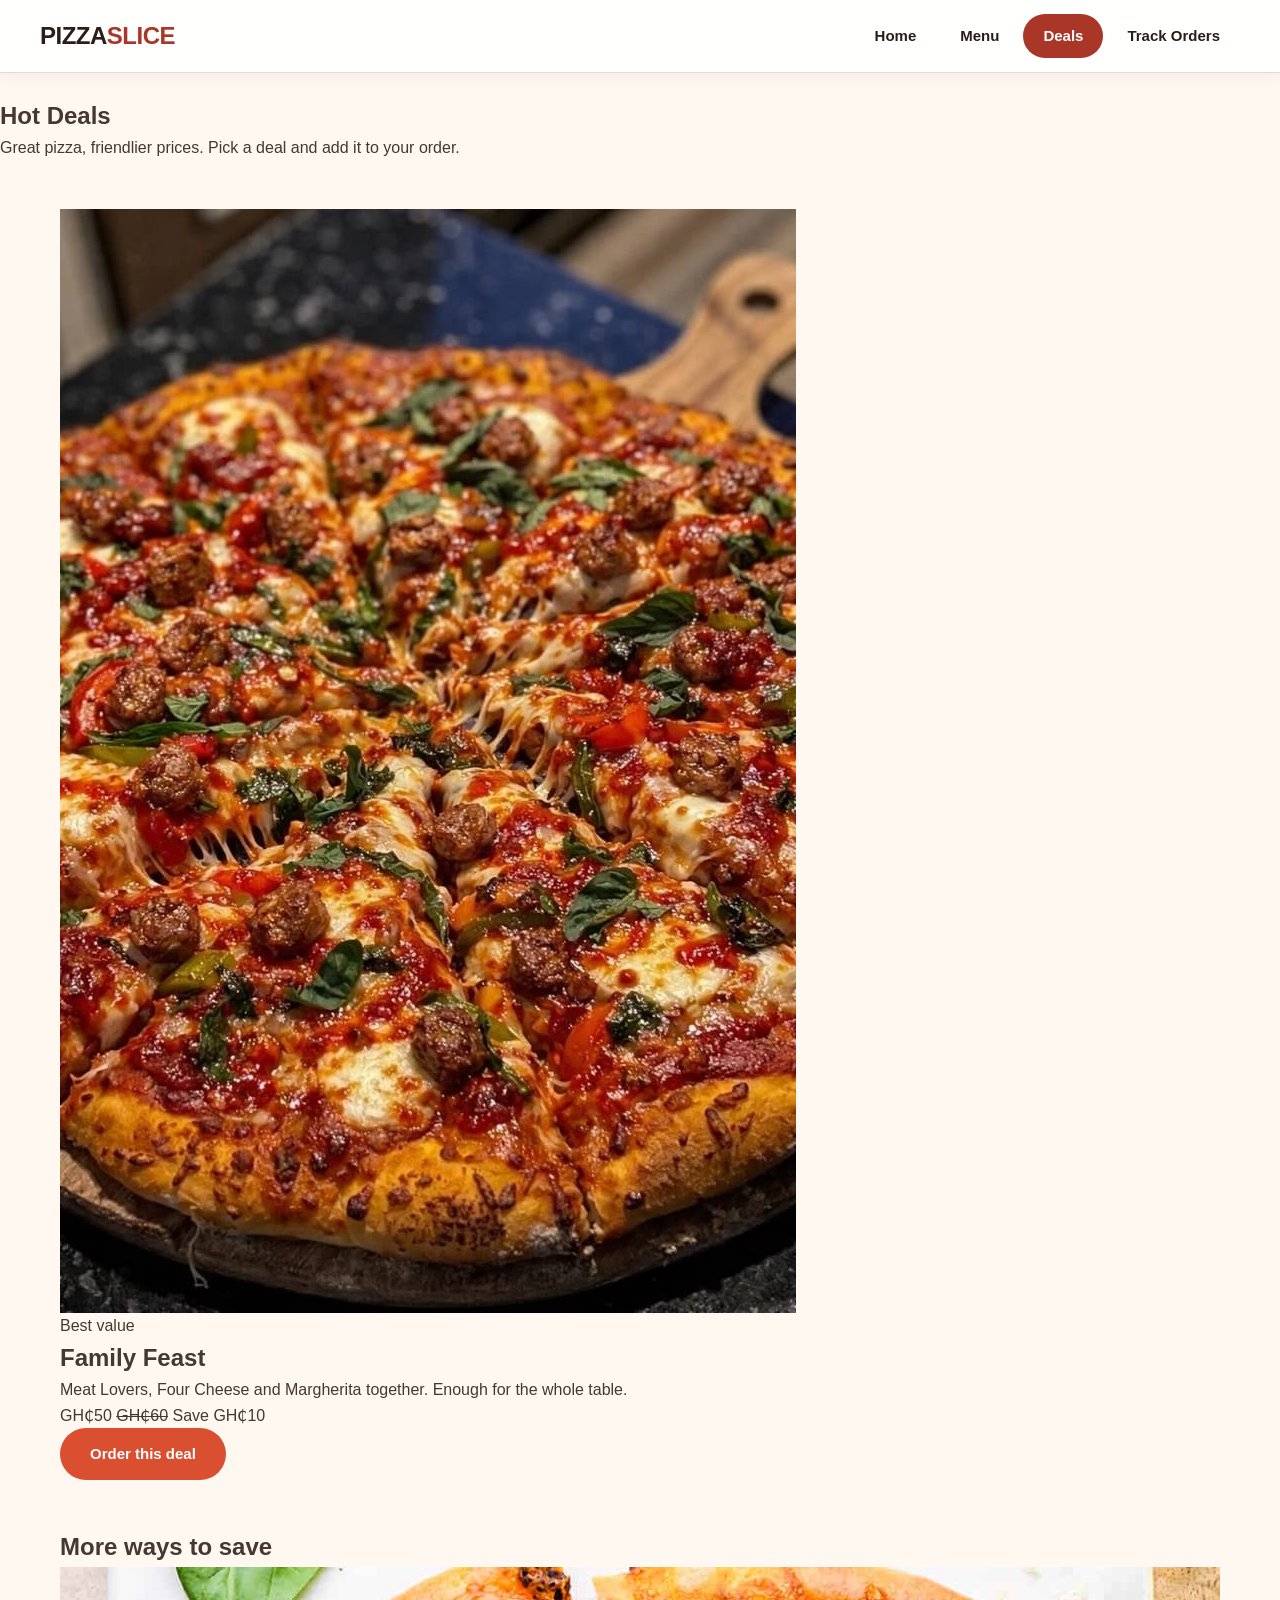
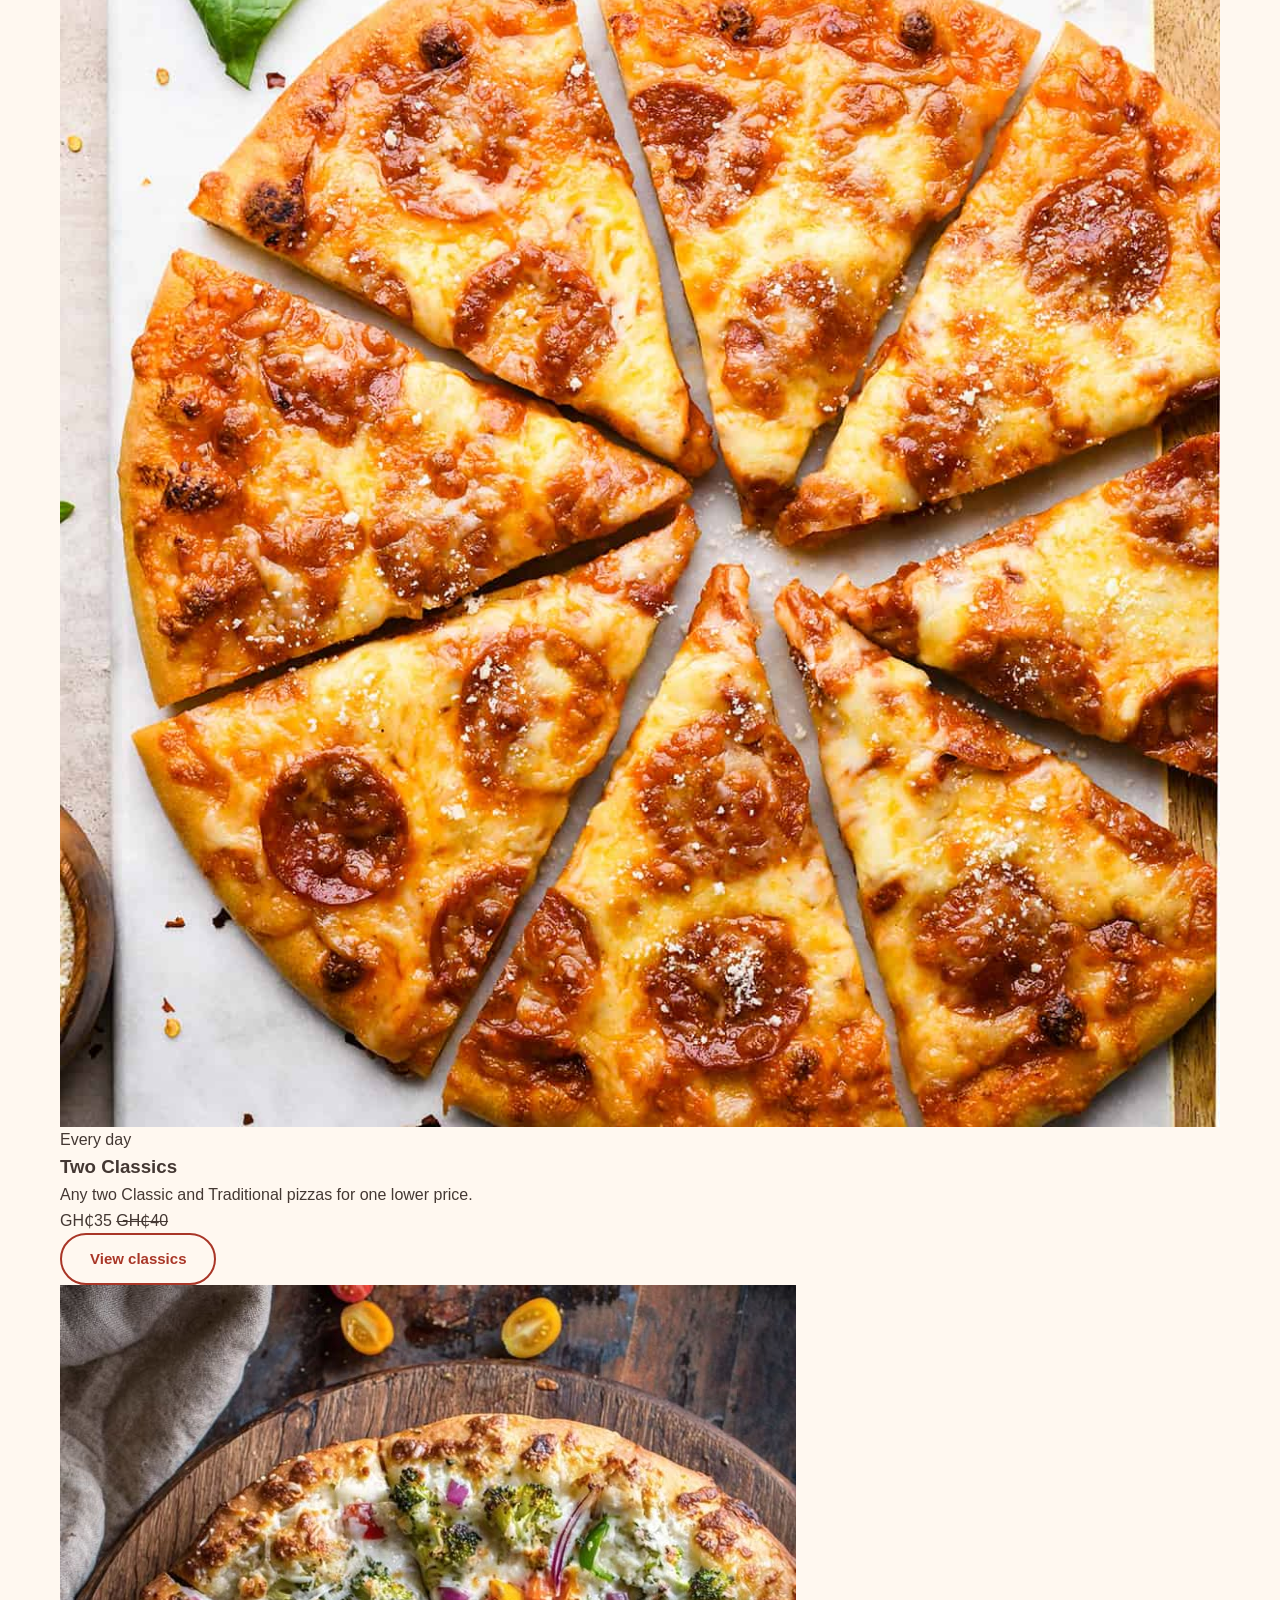
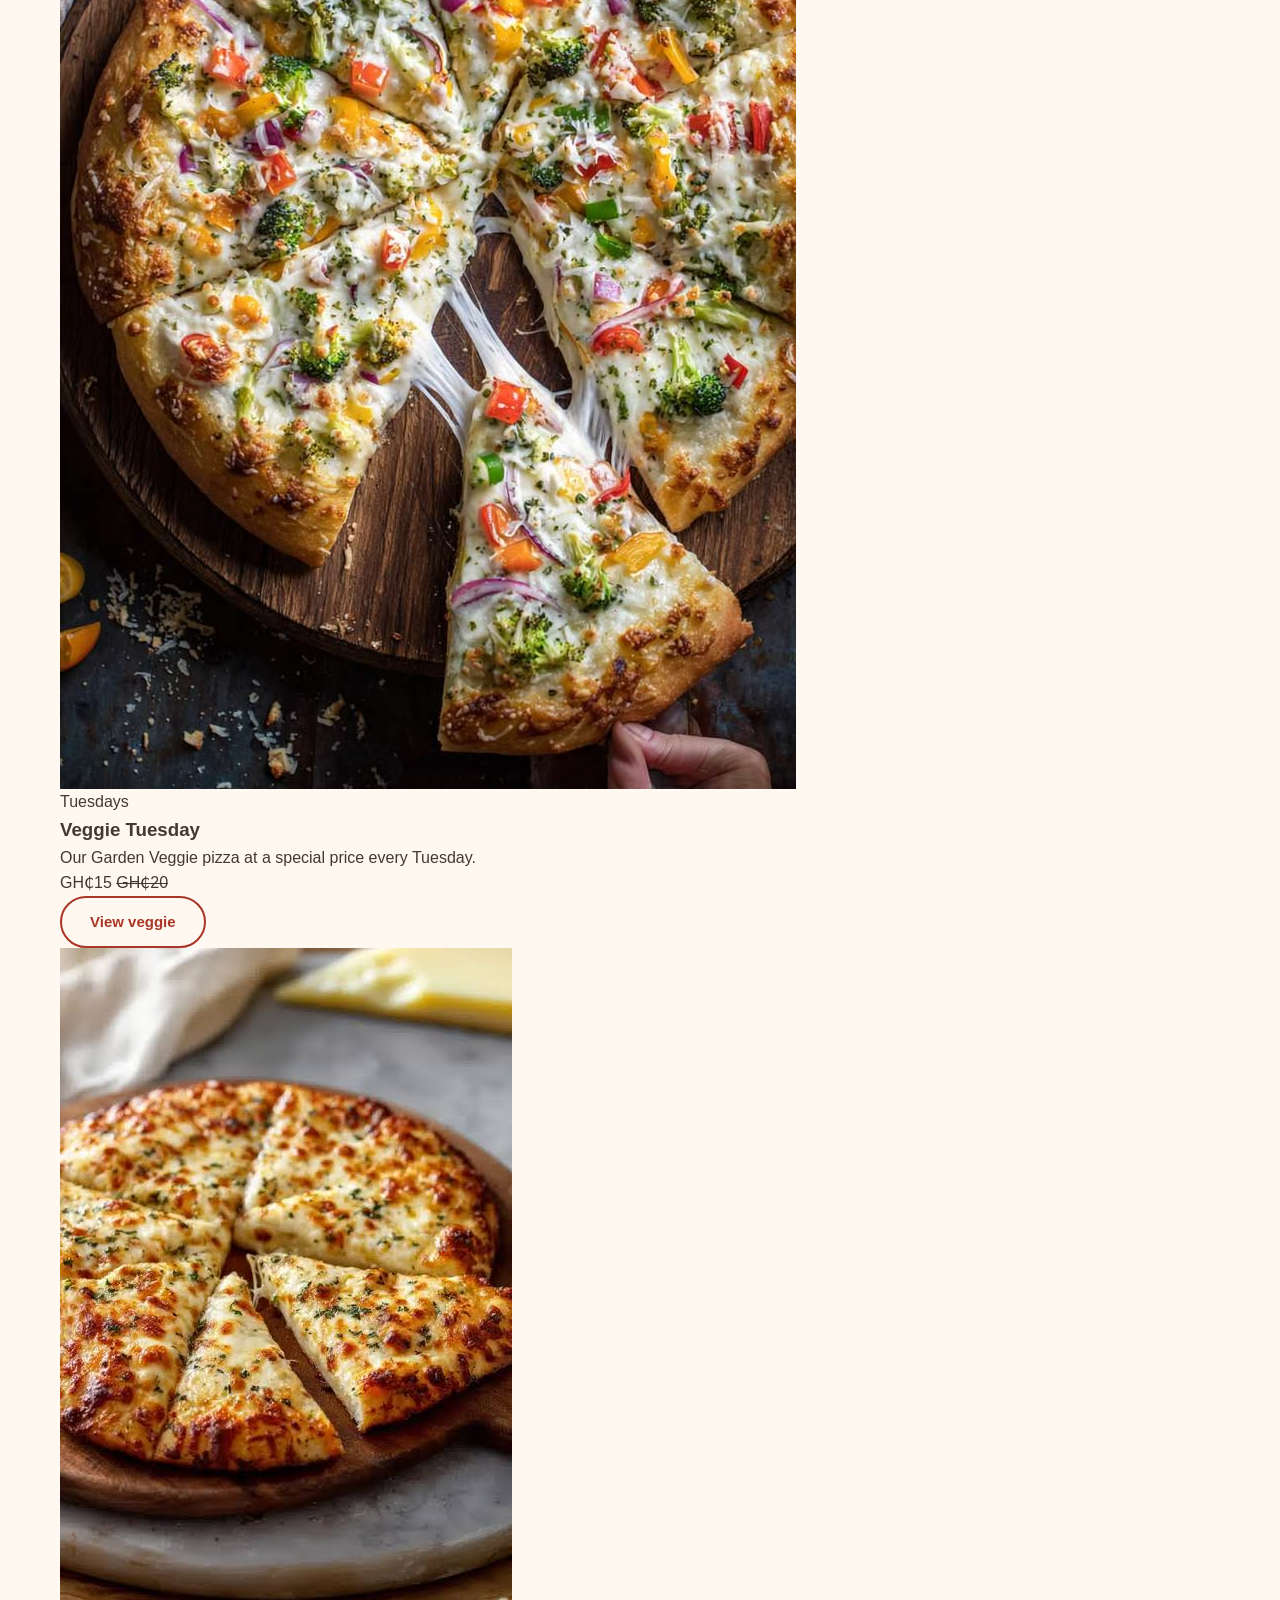
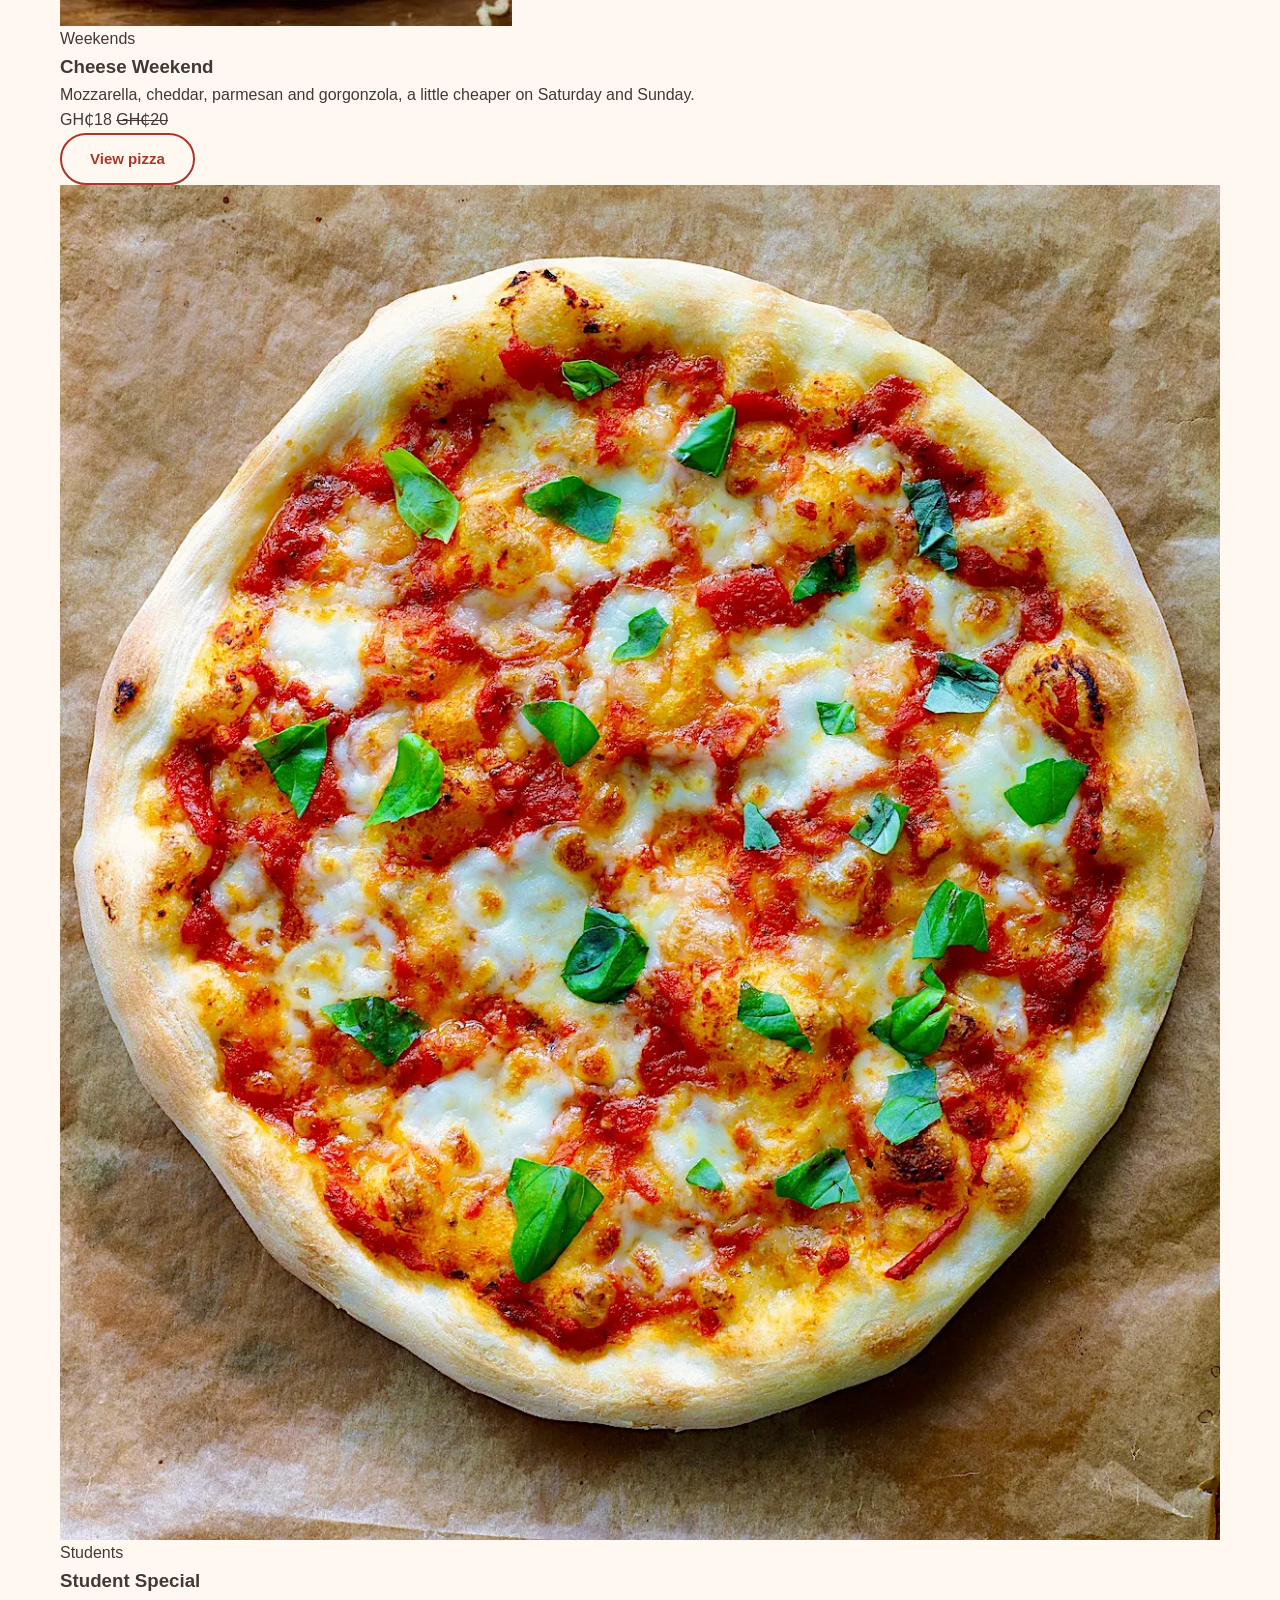
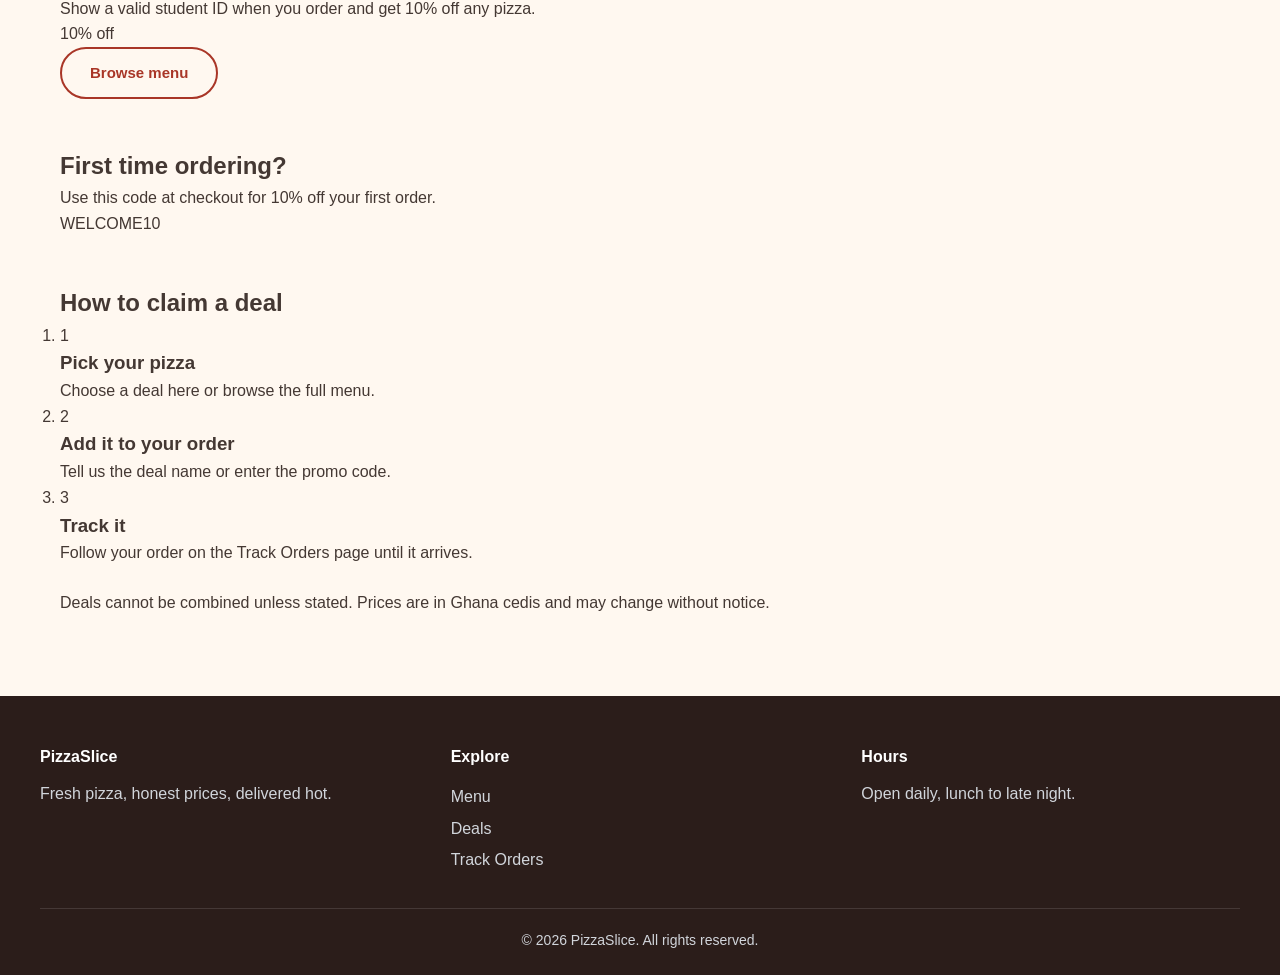
==== deals.html @ 0b78cc4b "Update deals.html" ====
<!DOCTYPE html>
<html lang="en">
<head>
    <meta charset="UTF-8">
    <meta name="viewport" content="width=device-width, initial-scale=1.0">
    <meta name="description" content="Current Pizza Haven deals: family feasts, two-for-one classics, veggie Tuesdays and a discount on your first order.">
    <title>Pizza Haven - Deals</title>
    <link rel="stylesheet" href="pizza.css">
    <link rel="stylesheet" href="deals.css">
</head>
<body>
    <a class="skip-link" href="#main">Skip to main content</a>

    <header class="navbar">
        <a href="pizzaproject.html" class="logo">Pizza<span>Slice</span></a>
        <nav class="nav-links" aria-label="Main navigation">
            <a href="pizzaproject.html">Home</a>
            <a href="menu.html">Menu</a>
            <a href="deals.html" class="active" aria-current="page">Deals</a>
            <a href="trackorders.html">Track Orders</a>
        </nav>
    </header>

    <main id="main">
        <section class="deals-hero">
            <h1>Hot Deals</h1>
            <p class="subtitle">Great pizza, friendlier prices. Pick a deal and add it to your order.</p>
        </section>

        <div class="container">

            <!-- Featured deal -->
            <section class="deal-feature" aria-labelledby="feature-title">
                <img src="meatlover.jpg" alt="Meat lovers pizza" class="deal-feature-img">
                <div class="deal-feature-body">
                    <span class="deal-label">Best value</span>
                    <h2 id="feature-title">Family Feast</h2>
                    <p>Meat Lovers, Four Cheese and Margherita together. Enough for the whole table.</p>
                    <p class="deal-prices">
                        <span class="price-new">GH₵50</span>
                        <s class="price-old">GH₵60</s>
                        <span class="deal-save">Save GH₵10</span>
                    </p>
                    <a href="menu.html" class="btn btn-primary">Order this deal</a>
                </div>
            </section>

            <!-- More deals -->
            <section aria-labelledby="more-deals">
                <h2 id="more-deals" class="deals-heading">More ways to save</h2>

                <div class="deal-grid">
                    <article class="deal-item">
                        <img src="pepperoni-pizza.jpg" alt="Pepperoni pizza" loading="lazy">
                        <div class="deal-item-body">
                            <span class="deal-chip">Every day</span>
                            <h3>Two Classics</h3>
                            <p>Any two Classic and Traditional pizzas for one lower price.</p>
                            <p class="deal-prices">
                                <span class="price-new">GH₵35</span>
                                <s class="price-old">GH₵40</s>
                            </p>
                            <a href="menu.html#classic" class="btn btn-outline">View classics</a>
                        </div>
                    </article>

                    <article class="deal-item">
                        <img src="viggies.jpg" alt="Garden veggie pizza" loading="lazy">
                        <div class="deal-item-body">
                            <span class="deal-chip">Tuesdays</span>
                            <h3>Veggie Tuesday</h3>
                            <p>Our Garden Veggie pizza at a special price every Tuesday.</p>
                            <p class="deal-prices">
                                <span class="price-new">GH₵15</span>
                                <s class="price-old">GH₵20</s>
                            </p>
                            <a href="menu.html#veggie" class="btn btn-outline">View veggie</a>
                        </div>
                    </article>

                    <article class="deal-item">
                        <img src="four-cheese.jpg" alt="Four cheese pizza" loading="lazy">
                        <div class="deal-item-body">
                            <span class="deal-chip">Weekends</span>
                            <h3>Cheese Weekend</h3>
                            <p>Mozzarella, cheddar, parmesan and gorgonzola, a little cheaper on Saturday and Sunday.</p>
                            <p class="deal-prices">
                                <span class="price-new">GH₵18</span>
                                <s class="price-old">GH₵20</s>
                            </p>
                            <a href="menu.html#classic" class="btn btn-outline">View pizza</a>
                        </div>
                    </article>

                    <article class="deal-item">
                        <img src="Pizza-Margheritta.webp" alt="Margherita pizza" loading="lazy">
                        <div class="deal-item-body">
                            <span class="deal-chip">Students</span>
                            <h3>Student Special</h3>
                            <p>Show a valid student ID when you order and get 10% off any pizza.</p>
                            <p class="deal-prices">
                                <span class="price-new">10% off</span>
                            </p>
                            <a href="menu.html" class="btn btn-outline">Browse menu</a>
                        </div>
                    </article>
                </div>
            </section>

            <!-- Promo code -->
            <section class="promo" aria-labelledby="promo-title">
                <div>
                    <h2 id="promo-title">First time ordering?</h2>
                    <p>Use this code at checkout for 10% off your first order.</p>
                </div>
                <div class="promo-code" aria-label="Promo code WELCOME10">WELCOME10</div>
            </section>

            <!-- How to claim -->
            <section aria-labelledby="claim-title">
                <h2 id="claim-title" class="deals-heading">How to claim a deal</h2>

                <ol class="steps">
                    <li>
                        <span class="step-num" aria-hidden="true">1</span>
                        <h3>Pick your pizza</h3>
                        <p>Choose a deal here or browse the full menu.</p>
                    </li>
                    <li>
                        <span class="step-num" aria-hidden="true">2</span>
                        <h3>Add it to your order</h3>
                        <p>Tell us the deal name or enter the promo code.</p>
                    </li>
                    <li>
                        <span class="step-num" aria-hidden="true">3</span>
                        <h3>Track it</h3>
                        <p>Follow your order on the Track Orders page until it arrives.</p>
                    </li>
                </ol>
            </section>

            <p class="deal-terms">
                Deals cannot be combined unless stated. Prices are in Ghana cedis and may change without notice.
            </p>
        </div>
    </main>

    <footer class="footer">
        <div class="footer-grid">
            <div>
                <h4>PizzaSlice</h4>
                <p>Fresh pizza, honest prices, delivered hot.</p>
            </div>
            <div>
                <h4>Explore</h4>
                <a href="menu.html">Menu</a>
                <a href="deals.html">Deals</a>
                <a href="trackorders.html">Track Orders</a>
            </div>
            <div>
                <h4>Hours</h4>
                <p>Open daily, lunch to late night.</p>
            </div>
        </div>
        <p class="footer-bottom">&copy; 2026 PizzaSlice. All rights reserved.</p>
    </footer>
</body>
</html>
---- pizza.css ----
:root {
    --brand: #f2b85b;
    --brand-dark: #a93627;
    --brand-soft: #fbe9e2;
    --tomato: #d94f30;
    --tomato-dark: #b83c24;
    --ink: #2b1d1a;
    --text: #443833;
    --muted: #756863;
    --bg: #fff8f0;
    --surface: #ffffff;
    --border: #ead9c8;

    --radius-sm: 10px;
    --radius: 16px;
    --radius-pill: 999px;

    --shadow-sm: 0 2px 8px rgba(20, 33, 61, 0.06);
    --shadow: 0 8px 24px rgba(20, 33, 61, 0.10);
    --shadow-lg: 0 16px 36px rgba(20, 33, 61, 0.16);

    --font: 'Poppins', 'Segoe UI', Tahoma, Geneva, Verdana, sans-serif;
    --ease: 0.25s ease;
}


*,
*::before,
*::after {
    box-sizing: border-box;
    margin: 0;
    padding: 0;
}

html {
    scroll-behavior: smooth;
}

body {
    font-family: var(--font);
    background-color: var(--bg);
    color: var(--text);
    line-height: 1.6;
    -webkit-font-smoothing: antialiased;
}

img {
    max-width: 100%;
    display: block;
}

a {
    color: inherit;
}

ul {
    list-style: none;
}


.container {
    max-width: 1200px;
    margin: 0 auto;
    padding: 0 20px;
}

section {
    padding: 24px 0;
}

.section-title {
    text-align: center;
    font-size: 28px;
    font-weight: 700;
    color: var(--ink);
    margin-bottom: 8px;
}

.section-subtitle {
    text-align: center;
    color: var(--muted);
    margin-bottom: 32px;
}


.navbar {
    display: flex;
    justify-content: space-between;
    align-items: center;
    flex-wrap: wrap;
    gap: 12px;
    padding: 14px 40px;
    background-color: rgba(255, 255, 255, 0.92);
    backdrop-filter: blur(8px);
    border-bottom: 1px solid var(--border);
    box-shadow: var(--shadow-sm);
    position: sticky;
    top: 0;
    z-index: 1000;
}

.logo {
    font-size: 24px;
    font-weight: 800;
    color: var(--ink);
    text-transform: uppercase;
    letter-spacing: 0.5px;
    text-decoration: none;
}

.logo span {
    color: var(--brand-dark);
}

.nav-links {
    display: flex;
    flex-wrap: wrap;
    align-items: center;
    gap: 4px;
}

.nav-links a {
    text-decoration: none;
    color: var(--ink);
    font-size: 15px;
    font-weight: 600;
    text-align: center;
    padding: 10px 20px;
    border-radius: var(--radius-pill);
    transition: color var(--ease), background-color var(--ease);
}

.nav-links a:hover {
    color: var(--brand-dark);
    background-color: var(--brand-soft);
}

.nav-links a.active {
    color: #ffffff;
    background-color: var(--brand-dark);
}


.hero {
    padding: 80px 20px 60px;
    text-align: center;
    background:
        radial-gradient(circle at 15% 20%, rgba(60, 231, 146, 0.25), transparent 45%),
        radial-gradient(circle at 85% 10%, rgba(228, 87, 46, 0.15), transparent 40%),
        var(--bg);
}

.hero-content h1 {
    font-size: clamp(32px, 5vw, 52px);
    line-height: 1.15;
    color: var(--ink);
    margin-bottom: 14px;
    font-weight: 800;
}

.hero-content h1 span {
    color: var(--tomato);
}

.hero-content .subtitle {
    font-size: 18px;
    color: var(--muted);
    max-width: 560px;
    margin: 0 auto 35px;
}

.search-box {
    display: inline-flex;
    align-items: center;
    background: var(--surface);
    border: 2px solid var(--border);
    border-radius: var(--radius-pill);
    padding: 6px 6px 6px 20px;
    width: 100%;
    max-width: 650px;
    box-shadow: var(--shadow);
    transition: box-shadow var(--ease), border-color var(--ease);
}

.search-box:focus-within {
    border-color: var(--brand-dark);
    box-shadow: 0 8px 28px rgba(18, 135, 90, 0.22);
}

.search-icon {
    display: inline-block;
    flex-shrink: 0;
    width: 20px;
    height: 20px;
    margin-right: 10px;
    background: url("data:image/svg+xml,%3Csvg xmlns='http://www.w3.org/2000/svg' viewBox='0 0 24 24' fill='none' stroke='%236b7280' stroke-width='2.2' stroke-linecap='round'%3E%3Ccircle cx='11' cy='11' r='7'/%3E%3Cpath d='M20 20l-3.5-3.5'/%3E%3C/svg%3E") no-repeat center / contain;
}

.search-box input {
    border: none;
    outline: none;
    width: 100%;
    font-family: inherit;
    font-size: 16px;
    color: var(--text);
    background: transparent;
}

.search-box input::placeholder {
    color: #9ca3af;
}

.search-btn {
    background-color: var(--brand-dark);
    color: #ffffff;
    border: none;
    padding: 14px 32px;
    border-radius: var(--radius-pill);
    font-family: inherit;
    font-size: 16px;
    font-weight: 600;
    cursor: pointer;
    transition: background-color var(--ease), transform var(--ease);
}

.search-btn:hover {
    background-color: var(--ink);
    transform: translateY(-1px);
}


.btn {
    display: inline-block;
    padding: 12px 28px;
    border: 2px solid transparent;
    border-radius: var(--radius-pill);
    font-family: inherit;
    font-size: 15px;
    font-weight: 600;
    text-decoration: none;
    text-align: center;
    cursor: pointer;
    transition: background-color var(--ease), transform var(--ease), box-shadow var(--ease);
}

.btn-primary {
    background-color: var(--tomato);
    color: #ffffff;
}

.btn-primary:hover {
    background-color: var(--tomato-dark);
    transform: translateY(-2px);
    box-shadow: var(--shadow);
}

.btn-outline {
    border-color: var(--brand-dark);
    color: var(--brand-dark);
    background: transparent;
}

.btn-outline:hover {
    background-color: var(--brand-dark);
    color: #ffffff;
}


.explore-section {
    margin-top: 60px;
    text-align: left;
}

.explore-section h2 {
    text-align: center;
    font-size: 28px;
    color: var(--ink);
    margin-bottom: 32px;
    font-weight: 700;
}

.category-grid {
    display: grid;
    grid-template-columns: repeat(auto-fill, minmax(220px, 1fr));
    gap: 24px;
}

.category-card {
    position: relative;
    height: 300px;
    border-radius: var(--radius);
    overflow: hidden;
    background-color: #e5e7eb;
    box-shadow: var(--shadow-sm);
    cursor: pointer;
    transition: transform 0.3s cubic-bezier(0.25, 0.46, 0.45, 0.94), box-shadow 0.3s ease;
}

.category-card:hover {
    transform: translateY(-6px);
    box-shadow: var(--shadow-lg);
}

.category-card img {
    width: 100%;
    height: 100%;
    object-fit: cover;
    transition: transform 0.5s ease;
}

.category-card:hover img {
    transform: scale(1.08);
}

.card-overlay {
    position: absolute;
    inset: 0;
    background: linear-gradient(to top, rgba(0, 0, 0, 0.8) 0%, rgba(0, 0, 0, 0.2) 60%, rgba(0, 0, 0, 0) 100%);
    display: flex;
    justify-content: space-between;
    align-items: flex-end;
    padding: 20px;
    color: #ffffff;
}

.card-overlay span {
    font-size: 18px;
    font-weight: 700;
    letter-spacing: 0.3px;
    padding-right: 10px;
    text-shadow: 0 2px 4px rgba(0, 0, 0, 0.4);
}

.arrow-btn {
    width: 36px;
    height: 36px;
    background-color: rgba(255, 255, 255, 0.25);
    border-radius: 50%;
    backdrop-filter: blur(4px);
    display: flex;
    align-items: center;
    justify-content: center;
    flex-shrink: 0;
    transition: background-color var(--ease), transform var(--ease);
}

.arrow-btn::after {
    content: '';
    display: inline-block;
    width: 8px;
    height: 8px;
    border-top: 2px solid #ffffff;
    border-right: 2px solid #ffffff;
    transform: rotate(45deg);
    margin-right: 2px;
}

.category-card:hover .arrow-btn {
    background-color: var(--brand-dark);
    transform: scale(1.1);
}


.menu-grid {
    display: grid;
    grid-template-columns: repeat(auto-fill, minmax(260px, 1fr));
    gap: 24px;
}

.menu-item {
    background: var(--surface);
    border: 1px solid var(--border);
    border-radius: var(--radius);
    overflow: hidden;
    box-shadow: var(--shadow-sm);
    display: flex;
    flex-direction: column;
    transition: transform var(--ease), box-shadow var(--ease);
}

.menu-item:hover {
    transform: translateY(-4px);
    box-shadow: var(--shadow);
}

.menu-item img {
    width: 100%;
    height: 190px;
    object-fit: cover;
}

.menu-item-body {
    padding: 18px;
    display: flex;
    flex-direction: column;
    flex-grow: 1;
}

.menu-item h3 {
    font-size: 18px;
    color: var(--ink);
    margin-bottom: 6px;
}

.menu-item p {
    font-size: 14px;
    color: var(--muted);
    margin-bottom: 16px;
    flex-grow: 1;
}

.menu-item-footer {
    display: flex;
    justify-content: space-between;
    align-items: center;
}

.price {
    font-size: 20px;
    font-weight: 700;
    color: var(--tomato);
}

.badge {
    display: inline-block;
    padding: 4px 12px;
    border-radius: var(--radius-pill);
    background: var(--tomato);
    color: #ffffff;
    font-size: 12px;
    font-weight: 700;
    letter-spacing: 0.4px;
    text-transform: uppercase;
}

.deal-card {
    background: linear-gradient(135deg, var(--brand-dark), #0b5c3d);
    color: #ffffff;
    border-radius: var(--radius);
    padding: 28px;
    box-shadow: var(--shadow);
}

.deal-card h3 {
    font-size: 22px;
    margin-bottom: 8px;
}

.deal-card p {
    opacity: 0.9;
    margin-bottom: 18px;
}


.tracker-card {
    max-width: 640px;
    margin: 0 auto;
    background: var(--surface);
    border: 1px solid var(--border);
    border-radius: var(--radius);
    padding: 32px;
    box-shadow: var(--shadow);
}

.form-group {
    margin-bottom: 18px;
}

.form-group label {
    display: block;
    font-weight: 600;
    color: var(--ink);
    margin-bottom: 6px;
}

.form-group input,
.form-group select,
.form-group textarea {
    width: 100%;
    padding: 12px 14px;
    border: 2px solid var(--border);
    border-radius: var(--radius-sm);
    font-family: inherit;
    font-size: 16px;
    transition: border-color var(--ease);
}

.form-group input:focus,
.form-group select:focus,
.form-group textarea:focus {
    outline: none;
    border-color: var(--brand-dark);
}

.status-steps {
    display: flex;
    justify-content: space-between;
    margin-top: 28px;
}

.status-step {
    flex: 1;
    text-align: center;
    font-size: 13px;
    color: var(--muted);
}

.status-step.done {
    color: var(--brand-dark);
    font-weight: 700;
}


.footer {
    margin-top: 80px;
    padding: 48px 20px 24px;
    background: var(--ink);
    color: #d1d5db;
}

.footer-grid {
    max-width: 1200px;
    margin: 0 auto;
    display: grid;
    grid-template-columns: repeat(auto-fit, minmax(200px, 1fr));
    gap: 32px;
}

.footer h4 {
    color: #ffffff;
    margin-bottom: 12px;
}

.footer a {
    display: block;
    text-decoration: none;
    color: #d1d5db;
    padding: 3px 0;
    transition: color var(--ease);
}

.footer a:hover {
    color: var(--brand);
}

.footer-bottom {
    max-width: 1200px;
    margin: 32px auto 0;
    padding-top: 20px;
    border-top: 1px solid rgba(255, 255, 255, 0.12);
    text-align: center;
    font-size: 14px;
}

/* 11. RESPONSIVE -------------------------------------------------- */
@media (max-width: 768px) {
    .navbar {
        padding: 12px 20px;
        justify-content: center;
    }

    .nav-links {
        justify-content: center;
    }

    .nav-links a {
        padding: 8px 14px;
        font-size: 14px;
    }

    .hero {
        padding: 56px 16px 40px;
    }

    .search-box {
        flex-direction: column;
        border-radius: var(--radius);
        padding: 12px;
        gap: 10px;
    }

    .search-icon {
        display: none;
    }

    .search-box input {
        padding: 6px 4px;
    }

    .search-btn {
        width: 100%;
    }

    .category-card {
        height: 240px;
    }

    .tracker-card {
        padding: 22px;
    }
}

@media (max-width: 480px) {
    .category-grid,
    .menu-grid {
        grid-template-columns: 1fr;
    }
}

/* 12. ACCESSIBILITY ----------------------------------------------- */
:focus-visible {
    outline: 3px solid var(--brand-dark);
    outline-offset: 3px;
}

@media (prefers-reduced-motion: reduce) {
    *,
    *::before,
    *::after {
        transition-duration: 0.01ms !important;
        animation-duration: 0.01ms !important;
        scroll-behavior: auto !important;
    }
}

/* 13. HOME PAGE ADDITIONS ----------------------------------------- */
a.category-card {
    display: block;
    text-decoration: none;
    color: inherit;
}

.skip-link {
    position: absolute;
    left: 12px;
    top: -60px;
    z-index: 2000;
    padding: 10px 18px;
    background: var(--ink);
    color: #ffffff;
    border-radius: var(--radius-sm);
    text-decoration: none;
    transition: top var(--ease);
}

.skip-link:focus {
    top: 12px;
}

.hero-actions {
    display: flex;
    justify-content: center;
    flex-wrap: wrap;
    gap: 14px;
    margin-top: 28px;
}

.features {
    margin-top: 80px;
}

.feature-grid {
    display: grid;
    grid-template-columns: repeat(auto-fit, minmax(240px, 1fr));
    gap: 24px;
}

.feature {
    background: var(--surface);
    border: 1px solid var(--border);
    border-radius: var(--radius);
    padding: 28px 24px;
    text-align: center;
    box-shadow: var(--shadow-sm);
    transition: transform var(--ease), box-shadow var(--ease);
}

.feature:hover {
    transform: translateY(-4px);
    box-shadow: var(--shadow);
}

.feature-icon {
    font-size: 36px;
    margin-bottom: 10px;
}

.feature h3 {
    color: var(--ink);
    margin-bottom: 6px;
}

.feature p {
    color: var(--muted);
    font-size: 15px;
}

/* HOME PAGE: warm, editorial pizzeria styling */
.navbar {
    padding: 14px max(24px, calc((100vw - 1200px) / 2));
    box-shadow: 0 4px 18px rgba(43, 29, 26, 0.05);
}

.logo {
    letter-spacing: -0.5px;
}

.hero {
    position: relative;
    overflow: hidden;
    padding: 72px 20px;
    text-align: left;
    background:
        radial-gradient(ellipse at 82% 50%, rgba(242, 184, 91, 0.22), transparent 34%),
        linear-gradient(135deg, #fff8f0 0%, #fff1e2 100%);
}

.hero-content {
    display: grid;
    grid-template-columns: minmax(0, 1.05fr) minmax(320px, 0.85fr);
    align-items: center;
    gap: clamp(36px, 7vw, 88px);
}

.hero-copy {
    max-width: 620px;
}

.hero-eyebrow,
.section-kicker {
    color: var(--brand-dark);
    font-size: 12px;
    font-weight: 800;
    letter-spacing: 2px;
}

.hero-eyebrow {
    margin-bottom: 18px;
}

.hero-eyebrow span {
    color: var(--tomato);
}

.hero-copy h1 {
    max-width: 620px;
    margin-bottom: 18px;
    font-family: Georgia, 'Times New Roman', serif;
    font-size: clamp(48px, 6vw, 76px);
    font-weight: 700;
    line-height: 0.99;
    letter-spacing: -2.6px;
}

.hero-copy h1 span {
    display: block;
    color: var(--tomato);
}

.hero-copy .subtitle {
    max-width: 480px;
    margin: 0 0 26px;
    font-size: 17px;
}

.hero .search-box {
    max-width: 560px;
    border-color: #efdfd0;
    box-shadow: 0 10px 28px rgba(80, 42, 27, 0.09);
}

.hero .search-btn {
    white-space: nowrap;
}

.hero-actions {
    justify-content: flex-start;
    margin-top: 20px;
}

.hero .btn-primary {
    background: var(--brand-dark);
}

.hero .btn-primary:hover {
    background: var(--ink);
}

.hero .btn-outline {
    border-color: #d7b8a7;
    color: var(--ink);
}

.hero .btn-outline:hover {
    border-color: var(--brand-dark);
    color: #fff;
}

.hero-promises {
    display: flex;
    flex-wrap: wrap;
    gap: 18px;
    margin-top: 25px;
    color: var(--muted);
    font-size: 13px;
    font-weight: 600;
}

.hero-promises > span > span {
    margin-right: 5px;
    color: var(--brand-dark);
    font-weight: 800;
}

.hero-visual {
    position: relative;
    padding: 0 14px 22px 0;
}

.hero-visual::before {
    position: absolute;
    inset: 18px 0 0 18px;
    border: 2px solid rgba(169, 54, 39, 0.22);
    border-radius: 48% 48% 20px 48%;
    content: "";
    transform: rotate(4deg);
}

.hero-visual img {
    position: relative;
    width: 100%;
    aspect-ratio: 0.94;
    border-radius: 48% 48% 20px 48%;
    object-fit: cover;
    box-shadow: 0 24px 55px rgba(68, 34, 20, 0.2);
}

.hero-badge {
    position: absolute;
    right: -14px;
    bottom: 0;
    display: grid;
    gap: 4px;
    max-width: 245px;
    padding: 16px 20px;
    border: 1px solid rgba(234, 217, 200, 0.9);
    border-radius: 14px;
    background: var(--surface);
    box-shadow: var(--shadow);
    transform: rotate(-2deg);
}

.hero-badge span {
    color: var(--brand-dark);
    font-size: 10px;
    font-weight: 800;
    letter-spacing: 1.5px;
}

.hero-badge strong {
    color: var(--ink);
    font-family: Georgia, 'Times New Roman', serif;
    font-size: 17px;
}

.explore-section {
    margin-top: 28px;
}

.section-kicker {
    margin-bottom: 8px;
    text-align: center;
}

.explore-section h2,
.section-title {
    font-family: Georgia, 'Times New Roman', serif;
    font-size: clamp(30px, 4vw, 40px);
    letter-spacing: -0.8px;
}

.explore-section h2 {
    margin-bottom: 30px;
}

.category-grid {
    grid-template-columns: repeat(6, minmax(0, 1fr));
    gap: 18px;
}

.category-card {
    grid-column: span 2;
    height: 290px;
    border-radius: 12px;
}

.category-card:nth-last-child(-n + 2) {
    grid-column: span 3;
}

.card-overlay {
    background: linear-gradient(to top, rgba(43, 29, 26, 0.82), rgba(43, 29, 26, 0.04) 72%);
}

.card-overlay span {
    font-family: Georgia, 'Times New Roman', serif;
    font-size: 21px;
}

.arrow-btn {
    background: rgba(169, 54, 39, 0.9);
}

.features {
    margin-top: 72px;
}

.feature {
    border-color: #f0e2d4;
    border-radius: 12px;
    box-shadow: 0 8px 25px rgba(80, 42, 27, 0.045);
}

.feature-icon {
    display: grid;
    width: 58px;
    height: 58px;
    margin: 0 auto 14px;
    place-items: center;
    border-radius: 50%;
    background: var(--brand-soft);
}

@media (max-width: 768px) {
    .navbar {
        padding: 12px 20px;
    }

    .hero {
        padding: 54px 16px 48px;
    }

    .hero-content {
        grid-template-columns: 1fr;
        gap: 38px;
    }

    .hero-copy {
        max-width: 620px;
        margin: 0 auto;
        text-align: center;
    }

    .hero-copy .subtitle {
        margin-right: auto;
        margin-left: auto;
    }

    .hero-actions,
    .hero-promises {
        justify-content: center;
    }

    .hero-visual {
        width: min(100%, 440px);
        margin: 0 auto;
    }

    .hero-badge {
        right: 0;
    }

    .category-grid {
        grid-template-columns: repeat(2, minmax(0, 1fr));
    }

    .category-card,
    .category-card:nth-last-child(-n + 2) {
        grid-column: span 1;
    }
}

@media (max-width: 480px) {
    .hero-copy h1 {
        font-size: 46px;
        letter-spacing: -1.7px;
    }

    .hero-promises {
        gap: 8px 14px;
    }

    .category-grid {
        grid-template-columns: 1fr;
    }

    .category-card,
    .category-card:nth-last-child(-n + 2) {
        height: 250px;
    }

    .hero-badge {
        right: -4px;
        max-width: 220px;
        padding: 13px 16px;
    }
}

.house-pick {
    display: grid;
    grid-template-columns: minmax(0, 0.95fr) minmax(0, 1fr);
    align-items: center;
    gap: clamp(32px, 7vw, 82px);
    margin-top: 70px;
    padding: 34px;
    border: 1px solid var(--border);
    border-radius: 18px;
    background: #f5e6d6;
}

.house-pick-image {
    position: relative;
    min-height: 320px;
}

.house-pick-image img {
    width: 100%;
    height: 100%;
    min-height: 320px;
    border-radius: 12px;
    object-fit: cover;
}

.house-pick-stamp {
    position: absolute;
    top: 18px;
    left: 18px;
    display: grid;
    width: 80px;
    height: 80px;
    place-content: center;
    border: 1px solid rgba(255, 255, 255, 0.75);
    border-radius: 50%;
    background: var(--brand-dark);
    color: #fff;
    font-size: 11px;
    font-weight: 800;
    line-height: 1.15;
    letter-spacing: 1px;
    text-align: center;
    transform: rotate(-9deg);
}

.house-pick-copy {
    max-width: 470px;
    padding: 14px 0;
}

.house-pick-copy .section-kicker {
    margin-bottom: 12px;
    text-align: left;
}

.house-pick-copy h2 {
    margin-bottom: 14px;
    color: var(--ink);
    font-family: Georgia, 'Times New Roman', serif;
    font-size: clamp(34px, 4vw, 48px);
    line-height: 1.06;
    letter-spacing: -1.3px;
}

.house-pick-copy > p:not(.section-kicker) {
    margin-bottom: 22px;
    color: var(--muted);
    font-size: 16px;
}

.house-pick-link {
    display: inline-flex;
    align-items: center;
    gap: 10px;
    color: var(--brand-dark);
    font-size: 15px;
    font-weight: 700;
    text-decoration-thickness: 1px;
    text-underline-offset: 4px;
}

.house-pick-link:hover {
    color: var(--tomato);
}

@media (max-width: 768px) {
    .house-pick {
        grid-template-columns: 1fr;
        gap: 24px;
        margin-top: 48px;
        padding: 20px;
    }

    .house-pick-image,
    .house-pick-image img {
        min-height: 260px;
    }

    .house-pick-copy {
        max-width: none;
        padding: 0 4px 8px;
    }
}
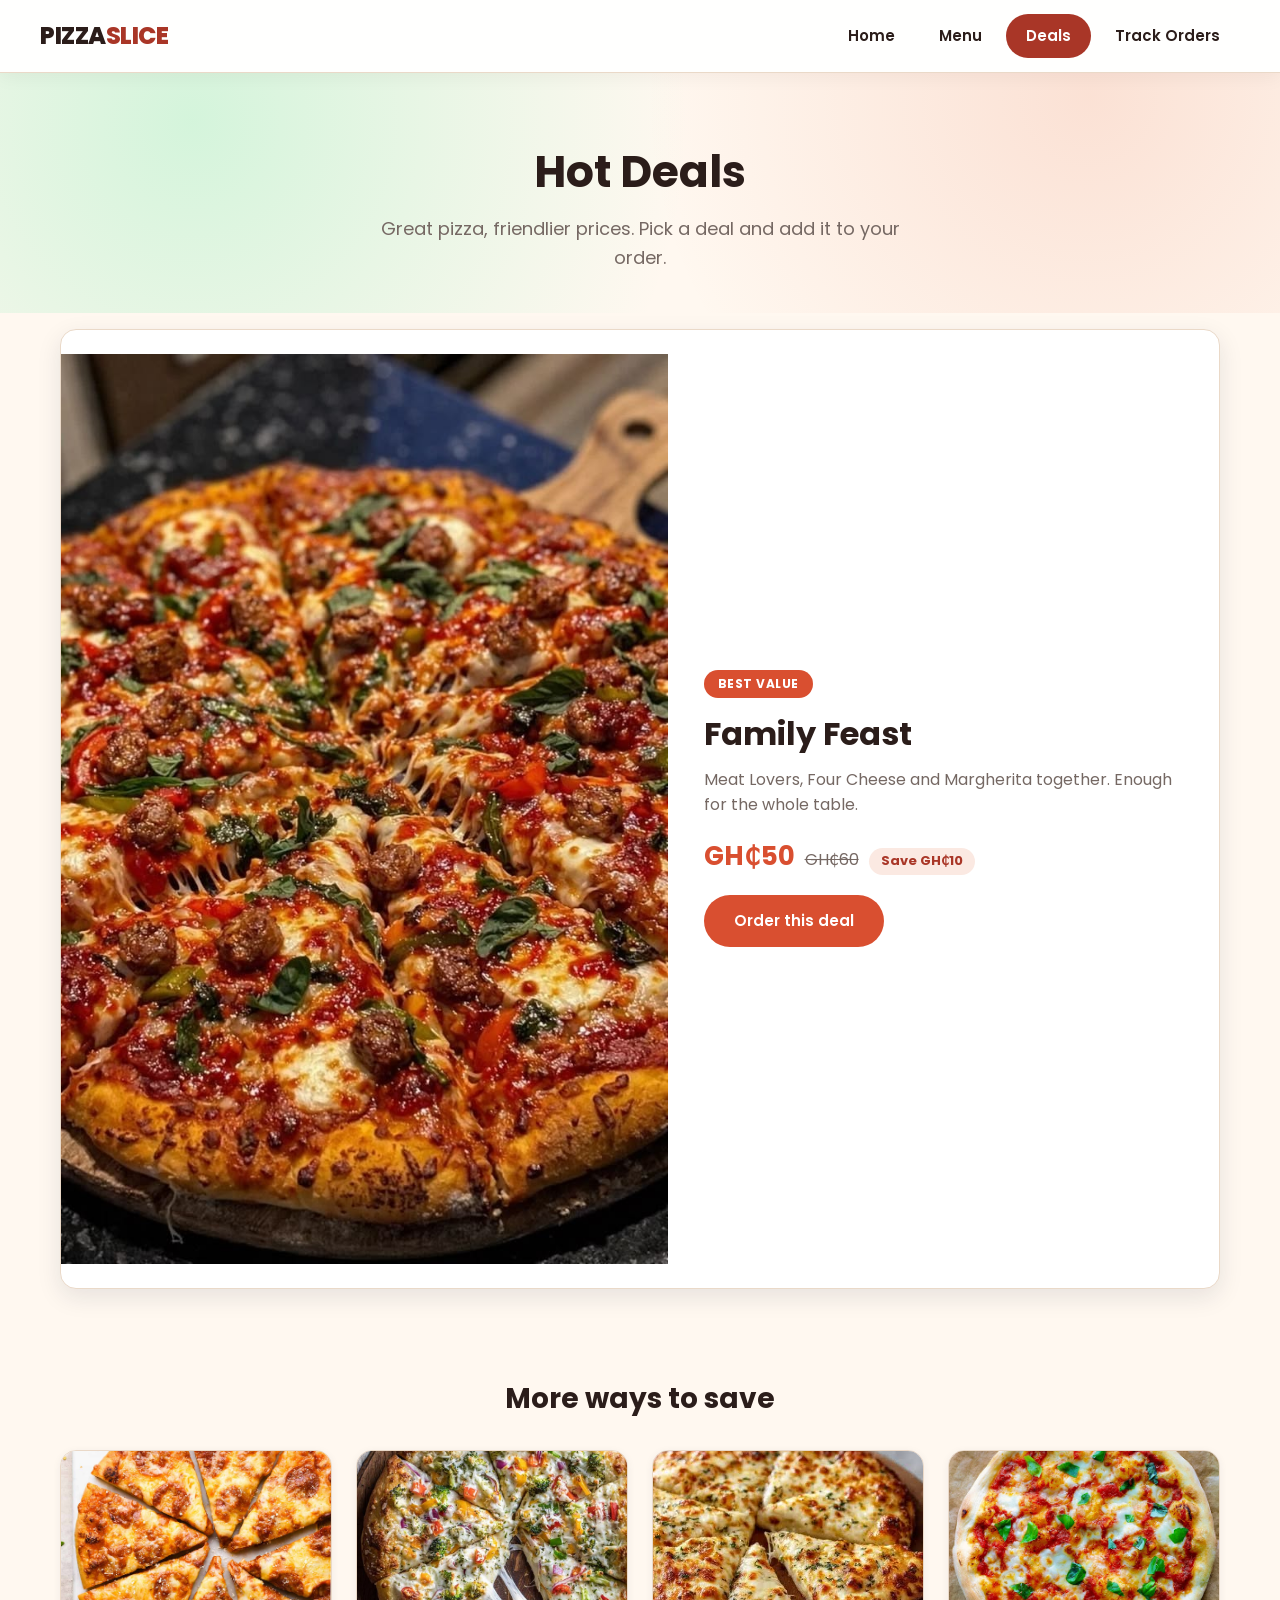
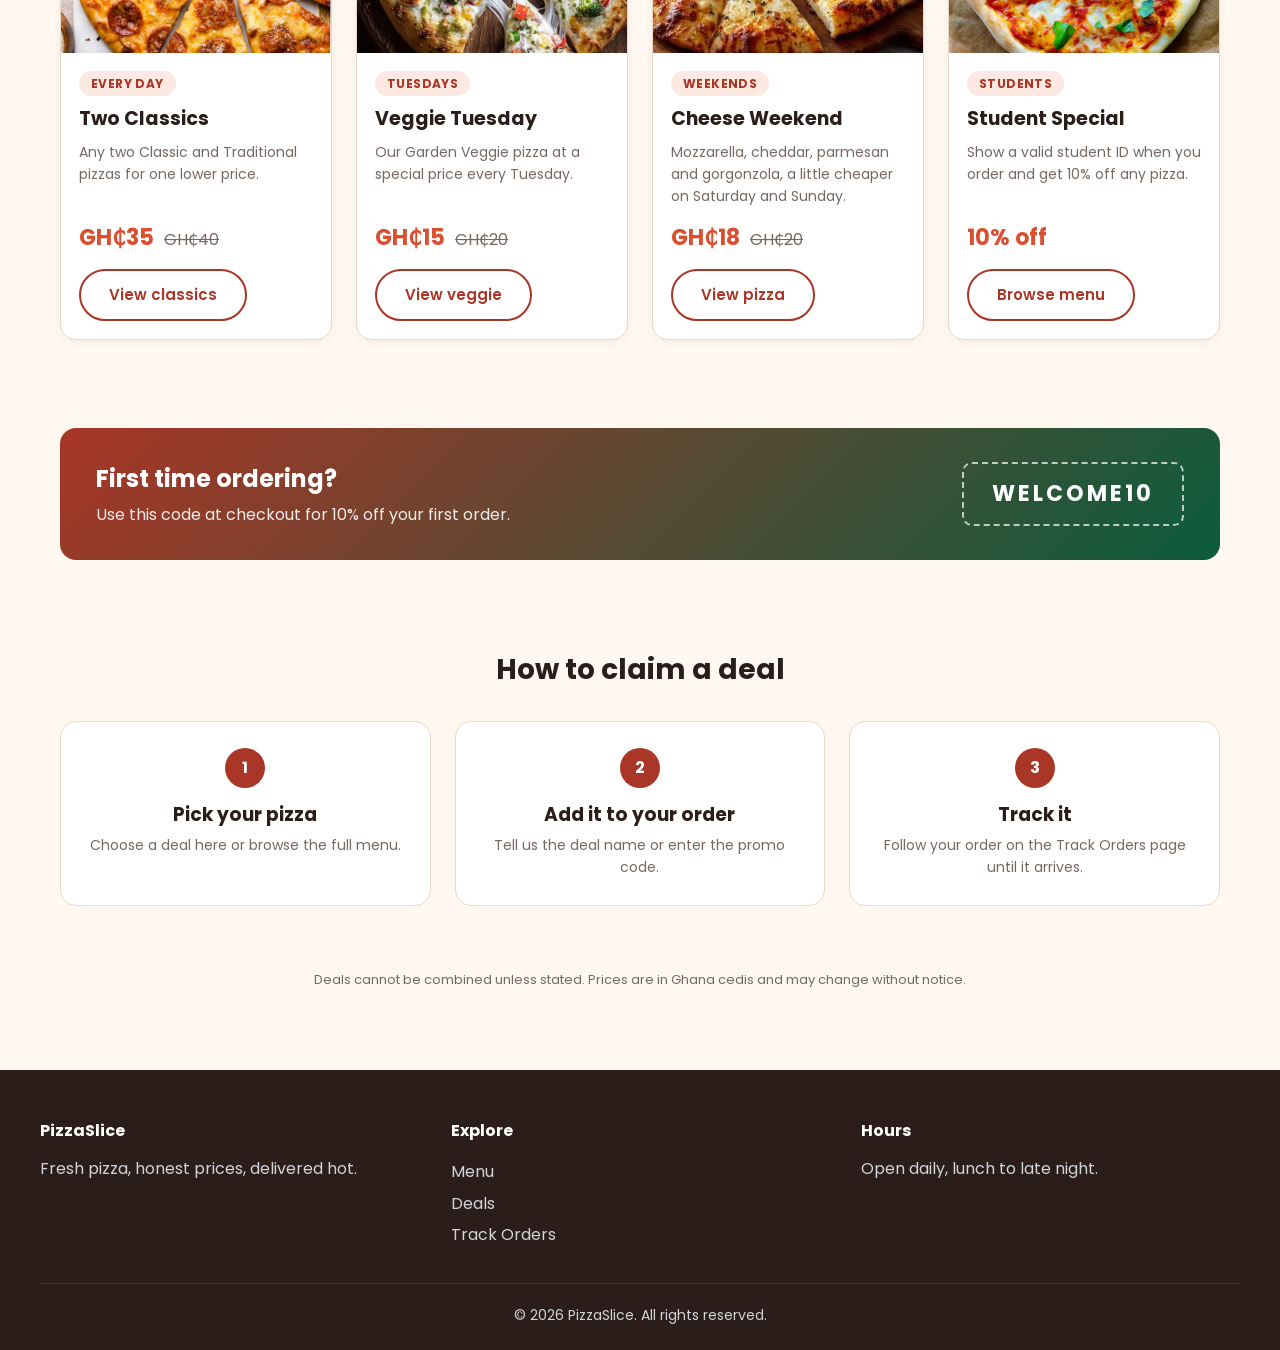
==== commit a404512e: "My local changes" ====
--- a/deals.html
+++ b/deals.html
@@ -5,8 +5,10 @@
     <meta name="viewport" content="width=device-width, initial-scale=1.0">
     <meta name="description" content="Current Pizza Haven deals: family feasts, two-for-one classics, veggie Tuesdays and a discount on your first order.">
     <title>Pizza Haven - Deals</title>
+    <link rel="preconnect" href="https://fonts.googleapis.com">
+    <link rel="stylesheet" href="https://fonts.googleapis.com/css2?family=Poppins:wght@400;600;700;800&display=swap">
     <link rel="stylesheet" href="pizza.css">
-    <link rel="stylesheet" href="deals.css">
+    <link rel="stylesheet" href="deal.css">
 </head>
 <body>
     <a class="skip-link" href="#main">Skip to main content</a>
--- a/deal.css
+++ b/deal.css
@@ -0,0 +1,277 @@
+/* deals.html - loads after pizza.css */
+
+.deals-hero {
+    padding: 64px 20px 40px;
+    text-align: center;
+    background:
+        radial-gradient(circle at 15% 20%, rgba(60, 231, 146, 0.22), transparent 45%),
+        radial-gradient(circle at 85% 10%, rgba(228, 87, 46, 0.14), transparent 40%),
+        var(--bg);
+}
+
+.deals-hero h1 {
+    font-size: clamp(30px, 5vw, 44px);
+    color: var(--ink);
+    margin-bottom: 8px;
+}
+
+.deals-hero .subtitle {
+    max-width: 520px;
+    margin: 0 auto;
+    font-size: 18px;
+    color: var(--muted);
+}
+
+.deals-heading {
+    margin: 64px 0 28px;
+    text-align: center;
+    font-size: 28px;
+    color: var(--ink);
+}
+
+/* Prices, shared by the featured deal and the cards */
+.deal-prices {
+    display: flex;
+    align-items: baseline;
+    flex-wrap: wrap;
+    gap: 10px;
+    margin-bottom: 18px;
+}
+
+.price-new {
+    font-size: 26px;
+    font-weight: 700;
+    color: var(--tomato);
+}
+
+.price-old {
+    color: var(--muted);
+    font-size: 16px;
+}
+
+.deal-save {
+    padding: 3px 12px;
+    border-radius: var(--radius-pill);
+    background: var(--brand-soft);
+    color: var(--brand-dark);
+    font-size: 13px;
+    font-weight: 700;
+}
+
+/* Featured deal */
+.deal-feature {
+    display: grid;
+    grid-template-columns: 1.1fr 1fr;
+    margin-top: 16px;
+    background: var(--surface);
+    border: 1px solid var(--border);
+    border-radius: var(--radius);
+    overflow: hidden;
+    box-shadow: var(--shadow);
+}
+
+.deal-feature-img {
+    width: 100%;
+    height: 100%;
+    min-height: 300px;
+    object-fit: cover;
+}
+
+.deal-feature-body {
+    display: flex;
+    flex-direction: column;
+    justify-content: center;
+    align-items: flex-start;
+    padding: 36px;
+}
+
+.deal-feature-body h2 {
+    font-size: 32px;
+    color: var(--ink);
+    margin-bottom: 8px;
+}
+
+.deal-feature-body > p:not(.deal-prices) {
+    margin-bottom: 18px;
+    color: var(--muted);
+}
+
+.deal-label {
+    margin-bottom: 10px;
+    padding: 4px 14px;
+    border-radius: var(--radius-pill);
+    background: var(--tomato);
+    color: #fff;
+    font-size: 12px;
+    font-weight: 700;
+    letter-spacing: 0.5px;
+    text-transform: uppercase;
+}
+
+/* Deal cards */
+.deal-grid {
+    display: grid;
+    grid-template-columns: repeat(auto-fill, minmax(250px, 1fr));
+    gap: 24px;
+}
+
+.deal-item {
+    display: flex;
+    flex-direction: column;
+    background: var(--surface);
+    border: 1px solid var(--border);
+    border-radius: var(--radius);
+    overflow: hidden;
+    box-shadow: var(--shadow-sm);
+    transition: transform var(--ease), box-shadow var(--ease);
+}
+
+.deal-item:hover {
+    transform: translateY(-4px);
+    box-shadow: var(--shadow);
+}
+
+.deal-item img {
+    width: 100%;
+    aspect-ratio: 4 / 3;
+    object-fit: cover;
+}
+
+.deal-item-body {
+    display: flex;
+    flex-direction: column;
+    align-items: flex-start;
+    flex-grow: 1;
+    padding: 18px;
+}
+
+.deal-item-body h3 {
+    margin: 8px 0 6px;
+    font-size: 19px;
+    color: var(--ink);
+}
+
+.deal-item-body p {
+    font-size: 14px;
+    color: var(--muted);
+}
+
+.deal-item-body .deal-prices {
+    margin: auto 0 14px;
+    padding-top: 12px;
+}
+
+.deal-item-body .price-new {
+    font-size: 22px;
+}
+
+.deal-chip {
+    padding: 3px 12px;
+    border-radius: var(--radius-pill);
+    background: var(--brand-soft);
+    color: var(--brand-dark);
+    font-size: 12px;
+    font-weight: 700;
+    text-transform: uppercase;
+    letter-spacing: 0.4px;
+}
+
+/* Promo code */
+.promo {
+    display: flex;
+    justify-content: space-between;
+    align-items: center;
+    flex-wrap: wrap;
+    gap: 20px;
+    margin-top: 64px;
+    padding: 32px 36px;
+    border-radius: var(--radius);
+    background: linear-gradient(135deg, var(--brand-dark), #0b5c3d);
+    color: #fff;
+}
+
+.promo h2 {
+    font-size: 24px;
+    margin-bottom: 4px;
+}
+
+.promo p {
+    opacity: 0.9;
+}
+
+.promo-code {
+    padding: 12px 28px;
+    border: 2px dashed rgba(255, 255, 255, 0.7);
+    border-radius: var(--radius-sm);
+    font-size: 22px;
+    font-weight: 700;
+    letter-spacing: 3px;
+}
+
+/* Steps */
+.steps {
+    display: grid;
+    grid-template-columns: repeat(auto-fit, minmax(220px, 1fr));
+    gap: 24px;
+    list-style: none;
+}
+
+.steps li {
+    padding: 26px 22px;
+    border: 1px solid var(--border);
+    border-radius: var(--radius);
+    background: var(--surface);
+    text-align: center;
+}
+
+.step-num {
+    display: inline-flex;
+    align-items: center;
+    justify-content: center;
+    width: 40px;
+    height: 40px;
+    margin-bottom: 12px;
+    border-radius: 50%;
+    background: var(--brand-dark);
+    color: #fff;
+    font-weight: 700;
+}
+
+.steps h3 {
+    margin-bottom: 4px;
+    color: var(--ink);
+}
+
+.steps p {
+    font-size: 14px;
+    color: var(--muted);
+}
+
+.deal-terms {
+    margin-top: 40px;
+    text-align: center;
+    font-size: 13px;
+    color: var(--muted);
+}
+
+@media (max-width: 768px) {
+    .deal-feature {
+        grid-template-columns: 1fr;
+    }
+
+    .deal-feature-img {
+        min-height: 220px;
+        max-height: 280px;
+    }
+
+    .deal-feature-body {
+        padding: 26px 22px;
+    }
+
+    .promo {
+        padding: 26px 22px;
+        text-align: center;
+        justify-content: center;
+    }
+}
+
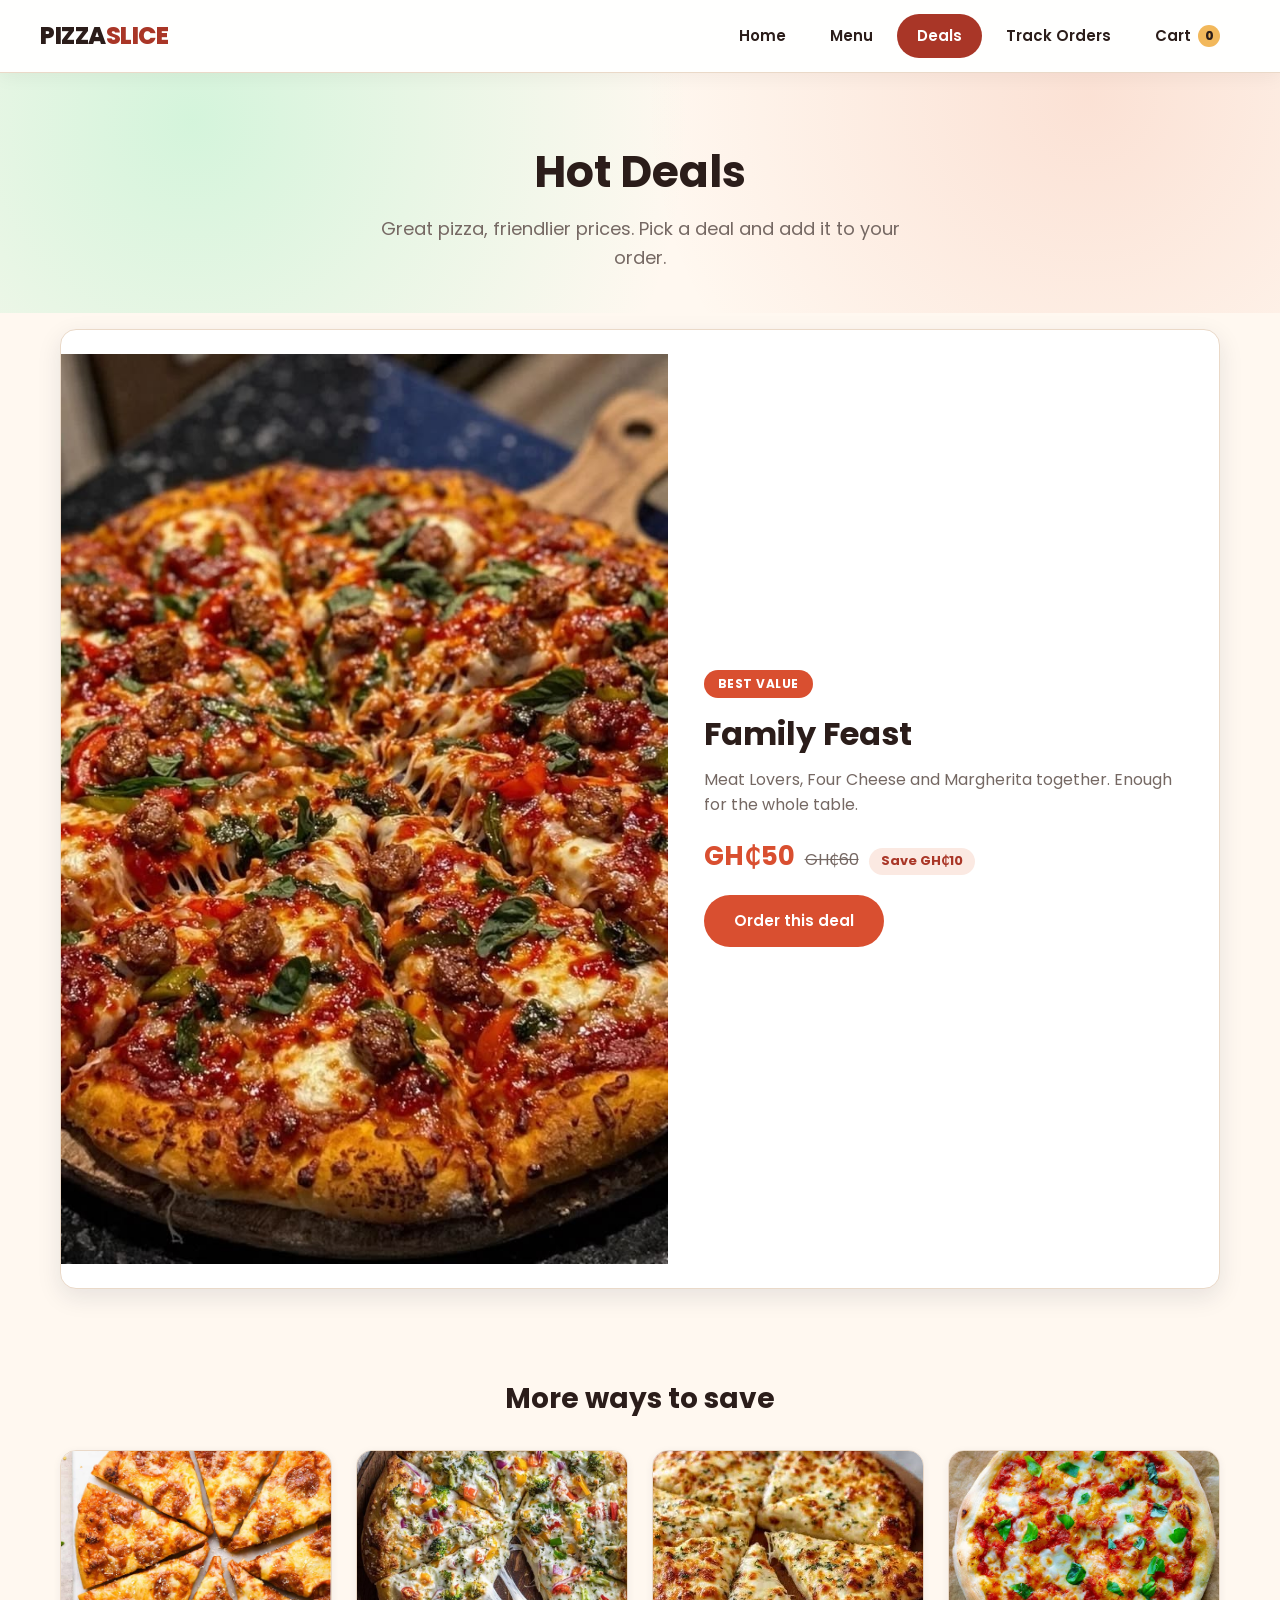
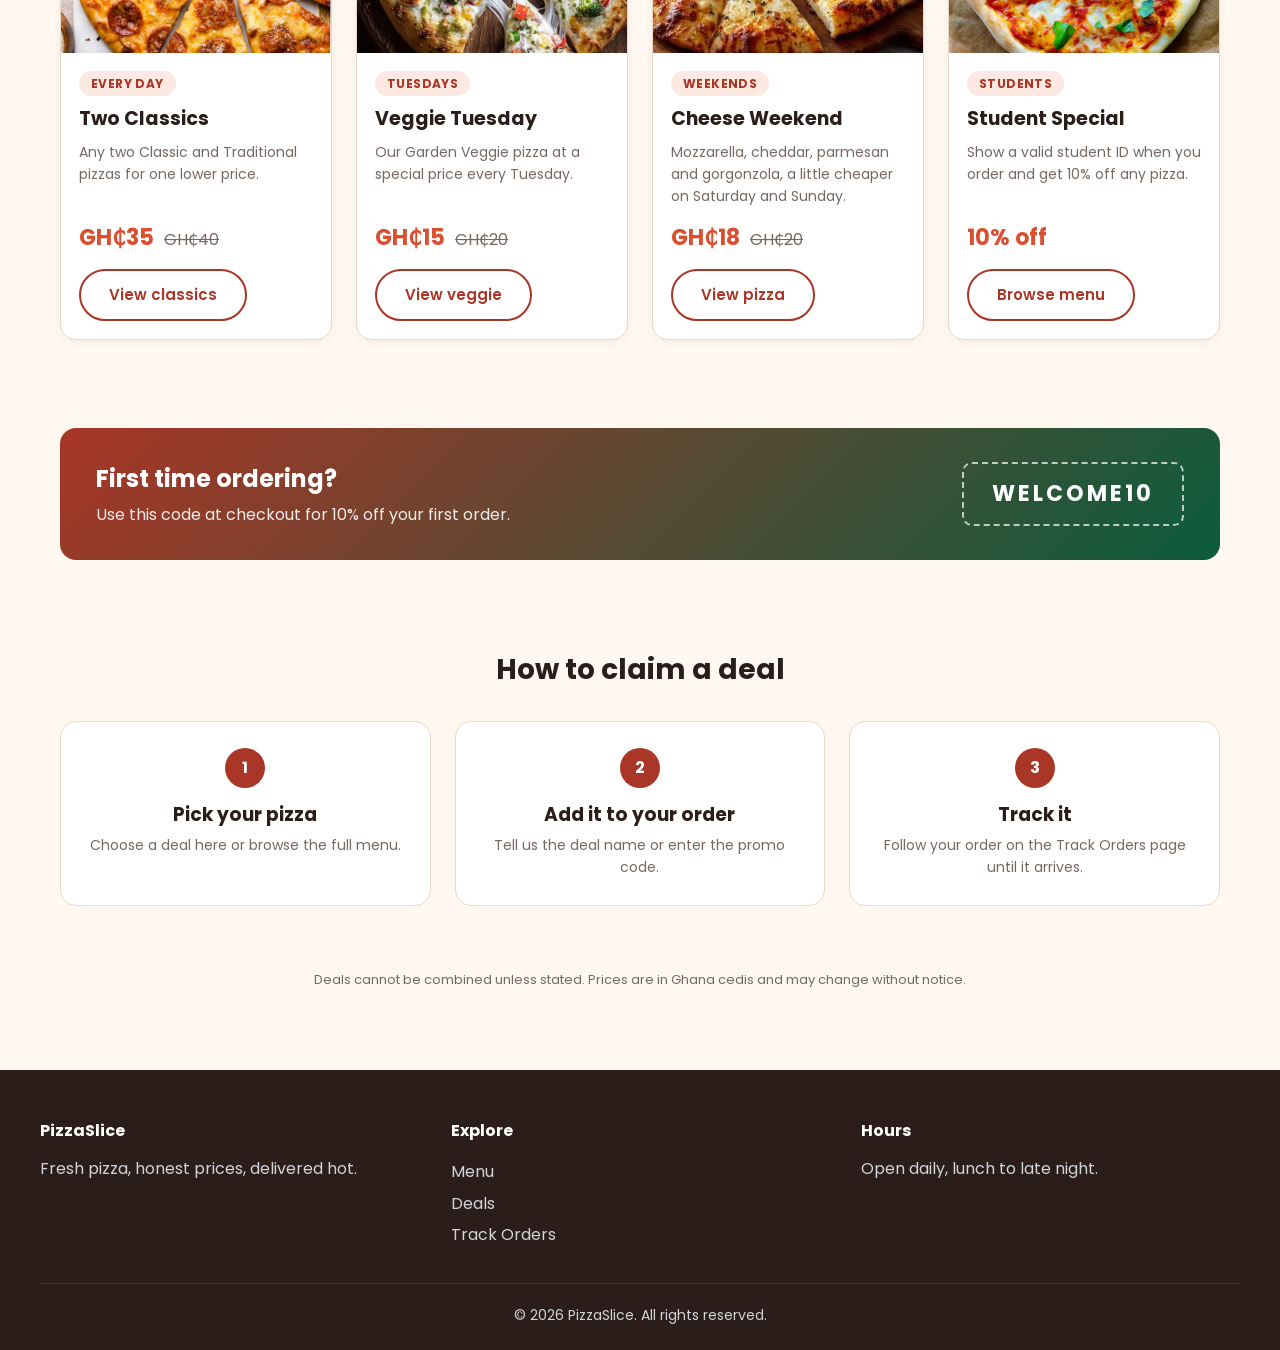
==== commit 52fe909b: "feat: Implement shopping cart functionality - Updated HTML files (deals.html, index.html, menu.html," ====
--- a/deals.html
+++ b/deals.html
@@ -3,23 +3,31 @@
 <head>
     <meta charset="UTF-8">
     <meta name="viewport" content="width=device-width, initial-scale=1.0">
-    <meta name="description" content="Current Pizza Haven deals: family feasts, two-for-one classics, veggie Tuesdays and a discount on your first order.">
-    <title>Pizza Haven - Deals</title>
+    <meta name="description" content="Current PizzaSlice deals: family feasts, two-for-one classics, veggie Tuesdays and a discount on your first order.">
+    <title>PizzaSlice - Deals</title>
     <link rel="preconnect" href="https://fonts.googleapis.com">
     <link rel="stylesheet" href="https://fonts.googleapis.com/css2?family=Poppins:wght@400;600;700;800&display=swap">
     <link rel="stylesheet" href="pizza.css">
     <link rel="stylesheet" href="deal.css">
+    <script src="js/cart.js" defer></script>
 </head>
 <body>
     <a class="skip-link" href="#main">Skip to main content</a>
 
     <header class="navbar">
-        <a href="pizzaproject.html" class="logo">Pizza<span>Slice</span></a>
+        <a href="index.html" class="logo">Pizza<span>Slice</span></a>
+        <input class="nav-checkbox" type="checkbox" id="nav-toggle" aria-label="Toggle navigation">
+        <label class="nav-toggle" for="nav-toggle" aria-hidden="true">
+            <span></span>
+            <span></span>
+            <span></span>
+        </label>
         <nav class="nav-links" aria-label="Main navigation">
-            <a href="pizzaproject.html">Home</a>
+            <a href="index.html">Home</a>
             <a href="menu.html">Menu</a>
             <a href="deals.html" class="active" aria-current="page">Deals</a>
             <a href="trackorders.html">Track Orders</a>
+            <a href="cart.html">Cart <span class="cart-count" data-cart-count aria-label="0 items in cart">0</span></a>
         </nav>
     </header>
 
--- a/pizza.css
+++ b/pizza.css
@@ -24,6 +24,10 @@
 
     --font: 'Poppins', 'Segoe UI', Tahoma, Geneva, Verdana, sans-serif;
     --ease: 0.25s ease;
+}
+
+@view-transition {
+    navigation: auto;
 }
 
 
@@ -143,6 +147,70 @@
     background-color: var(--brand-dark);
 }
 
+.cart-count {
+    display: inline-grid;
+    min-width: 22px;
+    height: 22px;
+    place-items: center;
+    margin-left: 3px;
+    padding: 0 6px;
+    border-radius: var(--radius-pill);
+    background: var(--brand);
+    color: var(--ink);
+    font-size: 12px;
+    font-weight: 800;
+    vertical-align: 1px;
+}
+
+.nav-toggle {
+    display: none;
+    width: 44px;
+    height: 44px;
+    padding: 10px;
+    border: 1px solid var(--border);
+    border-radius: var(--radius-sm);
+    background: var(--surface);
+    cursor: pointer;
+}
+
+.nav-toggle span {
+    display: block;
+    width: 100%;
+    height: 2px;
+    margin: 4px 0;
+    border-radius: 2px;
+    background: var(--ink);
+    transition: transform var(--ease), opacity var(--ease);
+}
+
+.nav-checkbox {
+    display: none;
+    position: absolute;
+    width: 1px;
+    height: 1px;
+    overflow: hidden;
+    clip: rect(0, 0, 0, 0);
+    white-space: nowrap;
+    clip-path: inset(50%);
+}
+
+.nav-checkbox:focus-visible + .nav-toggle {
+    outline: 3px solid var(--brand-dark);
+    outline-offset: 3px;
+}
+
+.nav-checkbox:checked + .nav-toggle span:first-child {
+    transform: translateY(6px) rotate(45deg);
+}
+
+.nav-checkbox:checked + .nav-toggle span:nth-child(2) {
+    opacity: 0;
+}
+
+.nav-checkbox:checked + .nav-toggle span:last-child {
+    transform: translateY(-6px) rotate(-45deg);
+}
+
 
 .hero {
     padding: 80px 20px 60px;
@@ -559,16 +627,40 @@
 @media (max-width: 768px) {
     .navbar {
         padding: 12px 20px;
-        justify-content: center;
+        justify-content: space-between;
     }
 
     .nav-links {
-        justify-content: center;
+        display: none;
+        position: absolute;
+        top: 100%;
+        right: 0;
+        left: 0;
+        flex-direction: column;
+        align-items: stretch;
+        gap: 4px;
+        padding: 12px 20px;
+        border-bottom: 1px solid var(--border);
+        background: rgba(255, 255, 255, 0.98);
+        box-shadow: var(--shadow);
+    }
+
+    .nav-checkbox:checked ~ .nav-links {
+        display: flex;
+    }
+
+    .nav-toggle {
+        display: block;
+    }
+
+    .nav-checkbox {
+        display: block;
     }
 
     .nav-links a {
-        padding: 8px 14px;
+        padding: 10px 14px;
         font-size: 14px;
+        text-align: left;
     }
 
     .hero {
@@ -623,6 +715,12 @@
         transition-duration: 0.01ms !important;
         animation-duration: 0.01ms !important;
         scroll-behavior: auto !important;
+    }
+
+    ::view-transition-group(*),
+    ::view-transition-old(*),
+    ::view-transition-new(*) {
+        animation-duration: 0.01ms !important;
     }
 }
 
@@ -932,6 +1030,12 @@
     place-items: center;
     border-radius: 50%;
     background: var(--brand-soft);
+}
+
+.feature-icon svg {
+    width: 30px;
+    height: 30px;
+    color: var(--brand-dark);
 }
 
 @media (max-width: 768px) {
--- a/deal.css
+++ b/deal.css
@@ -129,6 +129,7 @@
 .deal-item:hover {
     transform: translateY(-4px);
     box-shadow: var(--shadow);
+    background: var(--surface-hover);
 }
 
 .deal-item img {
